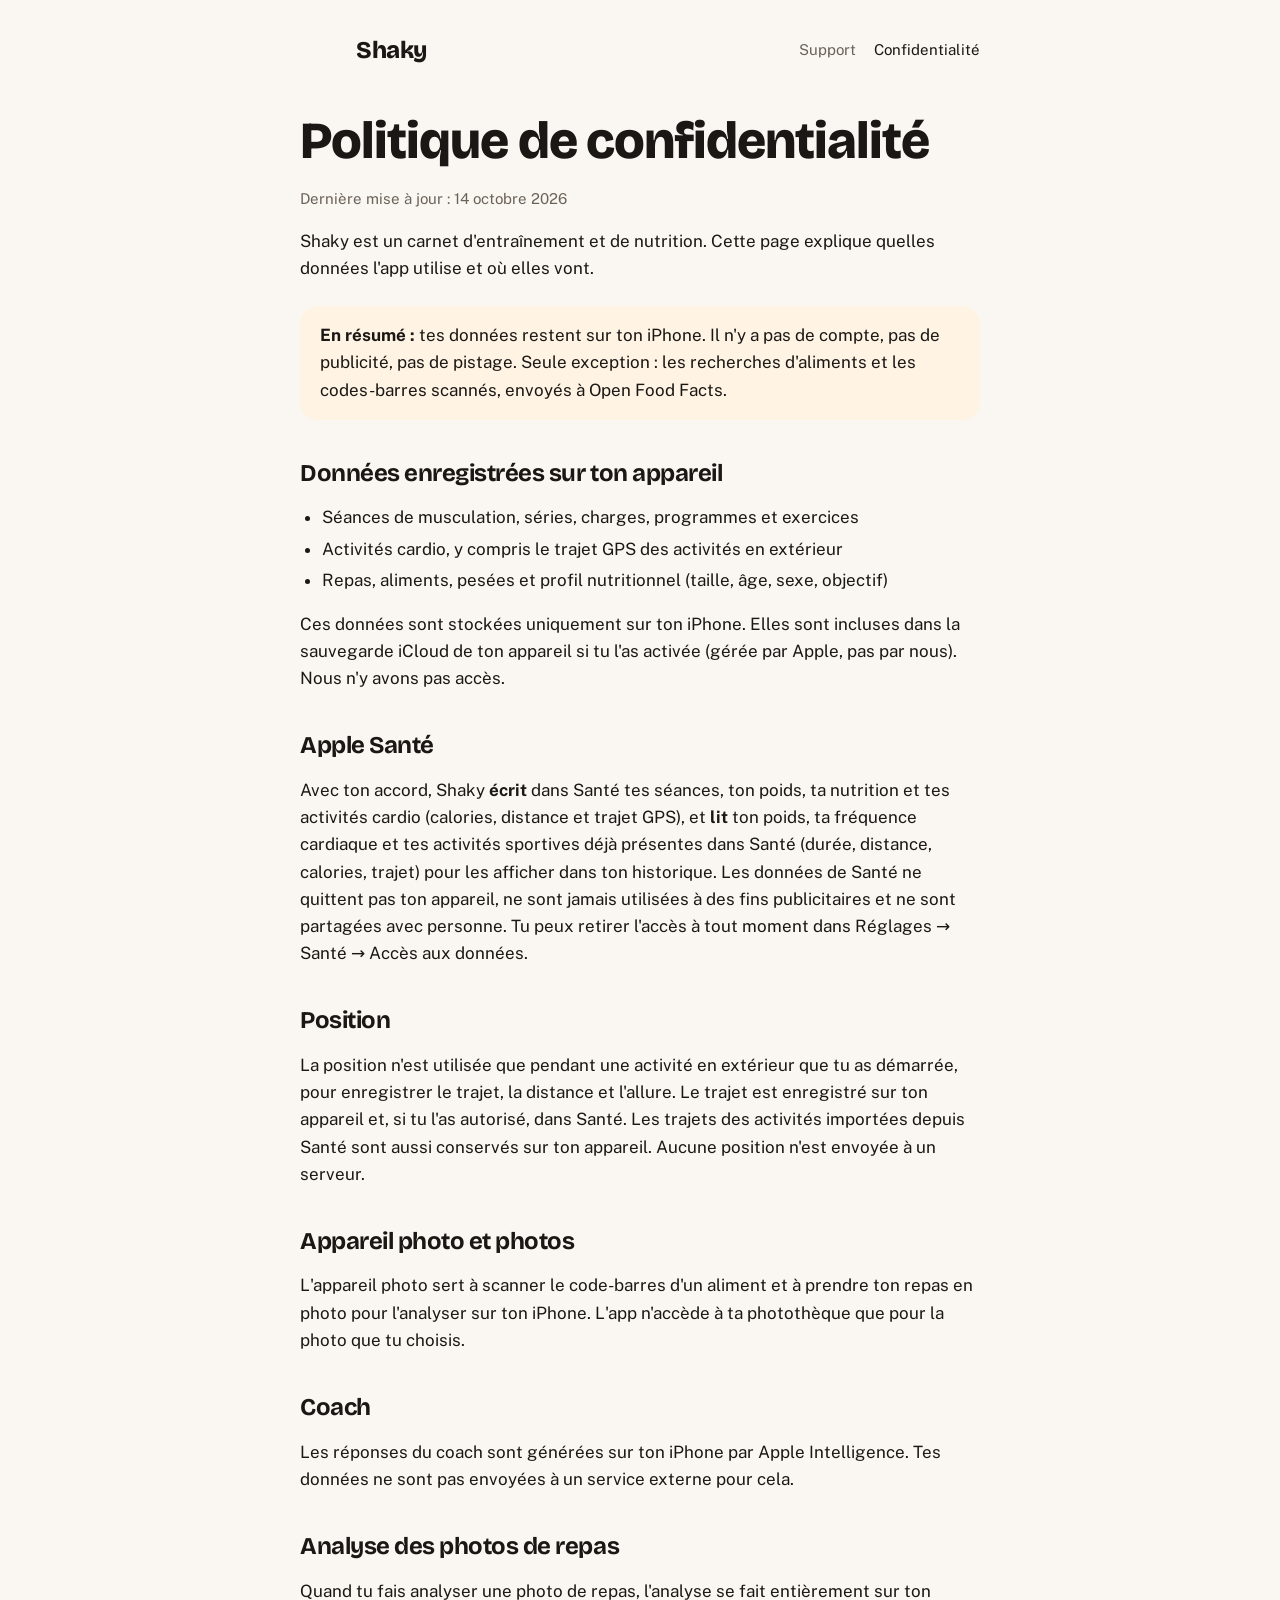
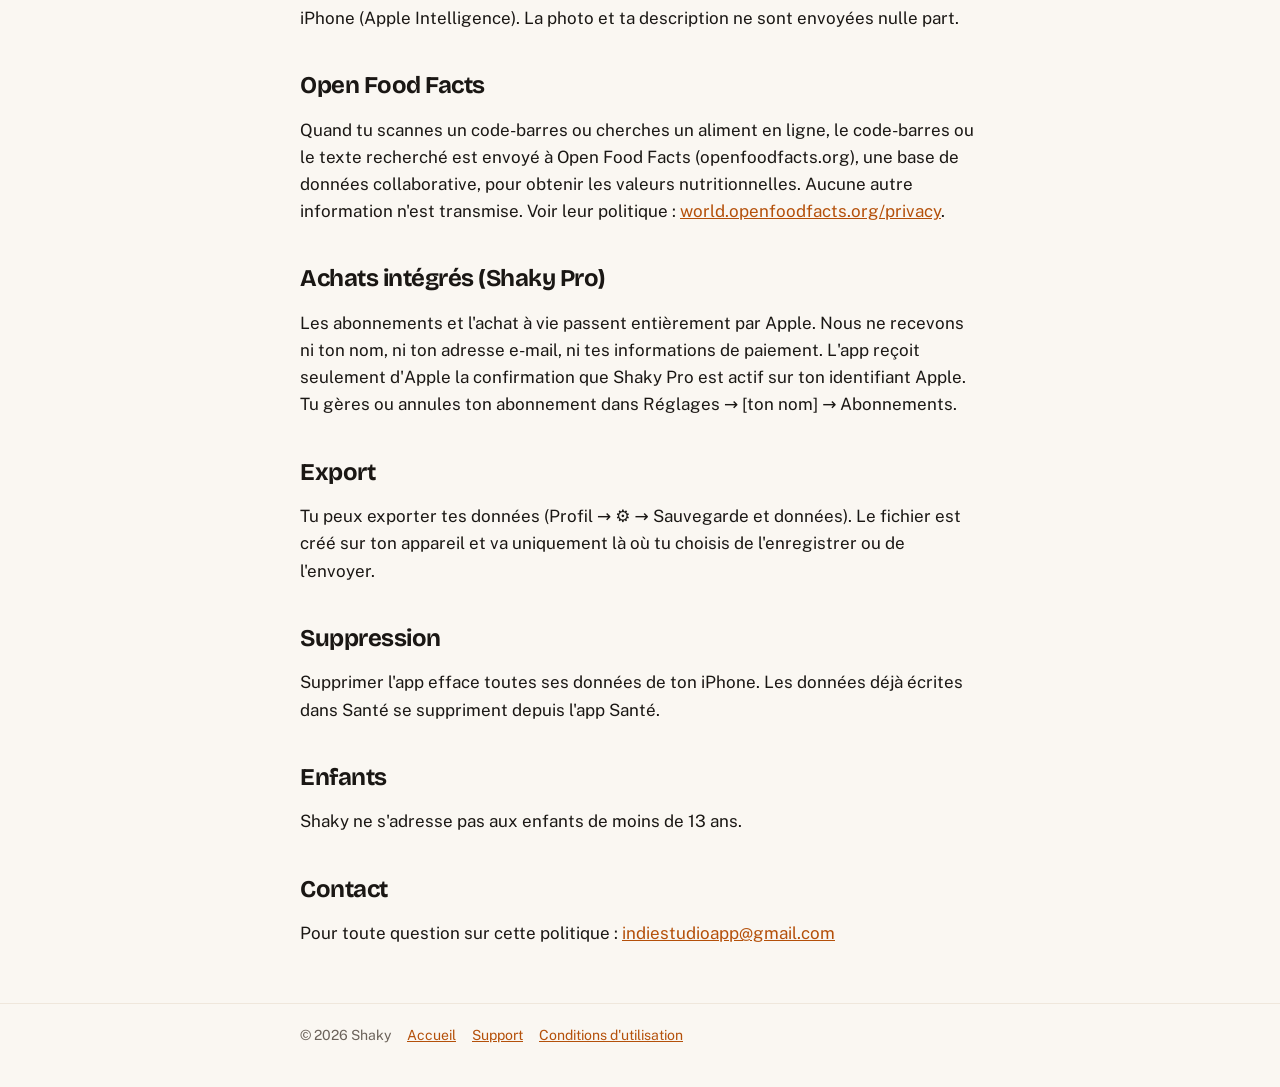
==== confidentialite.html @ d070a1c6 "Site de Shaky : accueil, support et confidentialité" ====
<!doctype html>
<html lang="fr">
<head>
<meta charset="utf-8">
<meta name="viewport" content="width=device-width, initial-scale=1">
<title>Politique de confidentialité · Shaky</title>
<meta name="description" content="Quelles données l'app Shaky utilise et où elles vont.">
<link rel="icon" href="icon.png">
<link rel="preconnect" href="https://fonts.googleapis.com">
<link rel="preconnect" href="https://fonts.gstatic.com" crossorigin>
<link href="https://fonts.googleapis.com/css2?family=Bricolage+Grotesque:opsz,wght@12..96,700;12..96,800&family=Public+Sans:wght@400;600;700&display=swap" rel="stylesheet">
<link rel="stylesheet" href="style.css">
</head>
<body>
<header class="site">
  <div class="wrap">
    <img src="icon.png" alt="">
    <a class="brand" href="./">Shaky</a>
    <nav class="site" aria-label="Pages">
      <a href="support.html">Support</a>
      <a href="confidentialite.html" aria-current="page">Confidentialité</a>
    </nav>
  </div>
</header>

<main class="wrap">
  <h1>Politique de confidentialité</h1>
  <p class="updated">Dernière mise à jour : 14 octobre 2026</p>

  <p>Shaky est un carnet d'entraînement et de nutrition. Cette page explique quelles données l'app utilise et où elles vont.</p>

  <div class="note">
    <strong>En résumé :</strong> tes données restent sur ton iPhone. Il n'y a pas de compte, pas de publicité, pas de pistage. Seule exception : les recherches d'aliments et les codes-barres scannés, envoyés à Open Food Facts.
  </div>

  <h2>Données enregistrées sur ton appareil</h2>
  <ul>
    <li>Séances de musculation, séries, charges, programmes et exercices</li>
    <li>Activités cardio, y compris le trajet GPS des activités en extérieur</li>
    <li>Repas, aliments, pesées et profil nutritionnel (taille, âge, sexe, objectif)</li>
  </ul>
  <p>Ces données sont stockées uniquement sur ton iPhone. Elles sont incluses dans la sauvegarde iCloud de ton appareil si tu l'as activée (gérée par Apple, pas par nous). Nous n'y avons pas accès.</p>

  <h2>Apple Santé</h2>
  <p>Avec ton accord, Shaky <strong>écrit</strong> dans Santé tes séances, ton poids, ta nutrition et tes activités cardio (calories, distance et trajet GPS), et <strong>lit</strong> ton poids, ta fréquence cardiaque et tes activités sportives déjà présentes dans Santé (durée, distance, calories, trajet) pour les afficher dans ton historique. Les données de Santé ne quittent pas ton appareil, ne sont jamais utilisées à des fins publicitaires et ne sont partagées avec personne. Tu peux retirer l'accès à tout moment dans Réglages → Santé → Accès aux données.</p>

  <h2>Position</h2>
  <p>La position n'est utilisée que pendant une activité en extérieur que tu as démarrée, pour enregistrer le trajet, la distance et l'allure. Le trajet est enregistré sur ton appareil et, si tu l'as autorisé, dans Santé. Les trajets des activités importées depuis Santé sont aussi conservés sur ton appareil. Aucune position n'est envoyée à un serveur.</p>

  <h2>Appareil photo et photos</h2>
  <p>L'appareil photo sert à scanner le code-barres d'un aliment et à prendre ton repas en photo pour l'analyser sur ton iPhone. L'app n'accède à ta photothèque que pour la photo que tu choisis.</p>

  <h2>Coach</h2>
  <p>Les réponses du coach sont générées sur ton iPhone par Apple Intelligence. Tes données ne sont pas envoyées à un service externe pour cela.</p>

  <h2>Analyse des photos de repas</h2>
  <p>Quand tu fais analyser une photo de repas, l'analyse se fait entièrement sur ton iPhone (Apple Intelligence). La photo et ta description ne sont envoyées nulle part.</p>

  <h2>Open Food Facts</h2>
  <p>Quand tu scannes un code-barres ou cherches un aliment en ligne, le code-barres ou le texte recherché est envoyé à Open Food Facts (openfoodfacts.org), une base de données collaborative, pour obtenir les valeurs nutritionnelles. Aucune autre information n'est transmise. Voir leur politique : <a href="https://world.openfoodfacts.org/privacy">world.openfoodfacts.org/privacy</a>.</p>

  <h2>Achats intégrés (Shaky Pro)</h2>
  <p>Les abonnements et l'achat à vie passent entièrement par Apple. Nous ne recevons ni ton nom, ni ton adresse e-mail, ni tes informations de paiement. L'app reçoit seulement d'Apple la confirmation que Shaky Pro est actif sur ton identifiant Apple. Tu gères ou annules ton abonnement dans Réglages → [ton nom] → Abonnements.</p>

  <h2>Export</h2>
  <p>Tu peux exporter tes données (Profil → ⚙︎ → Sauvegarde et données). Le fichier est créé sur ton appareil et va uniquement là où tu choisis de l'enregistrer ou de l'envoyer.</p>

  <h2>Suppression</h2>
  <p>Supprimer l'app efface toutes ses données de ton iPhone. Les données déjà écrites dans Santé se suppriment depuis l'app Santé.</p>

  <h2>Enfants</h2>
  <p>Shaky ne s'adresse pas aux enfants de moins de 13 ans.</p>

  <h2>Contact</h2>
  <p>Pour toute question sur cette politique : <a href="mailto:indiestudioapp@gmail.com">indiestudioapp@gmail.com</a></p>
</main>

<footer class="site">
  <div class="wrap">
    <span>© 2026 Shaky</span>
    <a href="./">Accueil</a>
    <a href="support.html">Support</a>
    <a href="https://www.apple.com/legal/internet-services/itunes/dev/stdeula/">Conditions d'utilisation</a>
  </div>
</footer>
</body>
</html>
---- style.css ----
:root {
  --bg: #FAF7F2;
  --surface: #FFFDFA;
  --ink: #1A1714;
  --muted: #6B625A;
  --accent: #E8730C;
  --accent-ink: #B4500A;
  --accent-soft: #FFF3E3;
  --line: #EFE7DC;
}

@media (prefers-color-scheme: dark) {
  :root {
    --bg: #121110;
    --surface: #1C1A18;
    --ink: #F3EFE9;
    --muted: #A9A097;
    --accent: #F08A34;
    --accent-ink: #F0A867;
    --accent-soft: #3A2615;
    --line: #2E2B28;
  }
}

* { box-sizing: border-box; }

body {
  margin: 0;
  background: var(--bg);
  color: var(--ink);
  font: 17px/1.6 "Public Sans", -apple-system, system-ui, sans-serif;
  -webkit-font-smoothing: antialiased;
}

a { color: var(--accent-ink); }
a:hover { color: var(--accent); }

.wrap { max-width: 720px; margin: 0 auto; padding: 0 20px; }

header.site {
  padding: 28px 0 8px;
}
header.site .wrap { display: flex; align-items: center; gap: 12px; }
header.site img { width: 44px; height: 44px; border-radius: 11px; }
header.site a.brand {
  font-family: "Bricolage Grotesque", "Public Sans", sans-serif;
  font-weight: 800; font-size: 24px; color: var(--ink); text-decoration: none;
  letter-spacing: -0.02em;
}
nav.site { margin-left: auto; display: flex; gap: 18px; flex-wrap: wrap; font-size: 15px; }
nav.site a { color: var(--muted); text-decoration: none; }
nav.site a:hover, nav.site a[aria-current="page"] { color: var(--ink); }

h1, h2, h3 {
  font-family: "Bricolage Grotesque", "Public Sans", sans-serif;
  letter-spacing: -0.02em;
  line-height: 1.15;
}
h1 { font-size: clamp(34px, 7vw, 52px); font-weight: 800; margin: 32px 0 12px; }
h2 { font-size: 24px; font-weight: 700; margin: 40px 0 8px; }
h3 { font-size: 18px; font-weight: 700; margin: 24px 0 4px; }

.lede { font-size: 19px; color: var(--muted); margin: 0 0 24px; }
.updated { color: var(--muted); font-size: 15px; }

.hero { text-align: center; padding: 40px 0 16px; }
.hero img { width: 132px; height: 132px; border-radius: 30px; box-shadow: 0 18px 40px rgba(232, 115, 12, 0.25); }
.hero h1 { margin-top: 24px; }

.button {
  display: inline-block; background: var(--accent); color: #fff; text-decoration: none;
  font-weight: 700; padding: 14px 26px; border-radius: 16px; min-height: 44px;
}
.button:hover { color: #fff; background: var(--accent-ink); }

.cards { display: grid; grid-template-columns: repeat(auto-fit, minmax(210px, 1fr)); gap: 14px; margin: 32px 0; }
.card {
  background: var(--surface); border: 1px solid var(--line); border-radius: 22px; padding: 20px;
}
.card h3 { margin-top: 0; }
.card p { margin: 0; color: var(--muted); font-size: 15px; }

.note {
  background: var(--accent-soft); border-radius: 18px; padding: 16px 20px; margin: 24px 0;
}

ul { padding-left: 22px; }
li { margin: 4px 0; }

details { background: var(--surface); border: 1px solid var(--line); border-radius: 16px; padding: 14px 18px; margin: 10px 0; }
summary { font-weight: 700; cursor: pointer; }
details p { margin: 10px 0 0; color: var(--muted); }

footer.site { margin: 56px 0 40px; padding-top: 20px; border-top: 1px solid var(--line); color: var(--muted); font-size: 14px; }
footer.site .wrap { display: flex; gap: 16px; flex-wrap: wrap; }
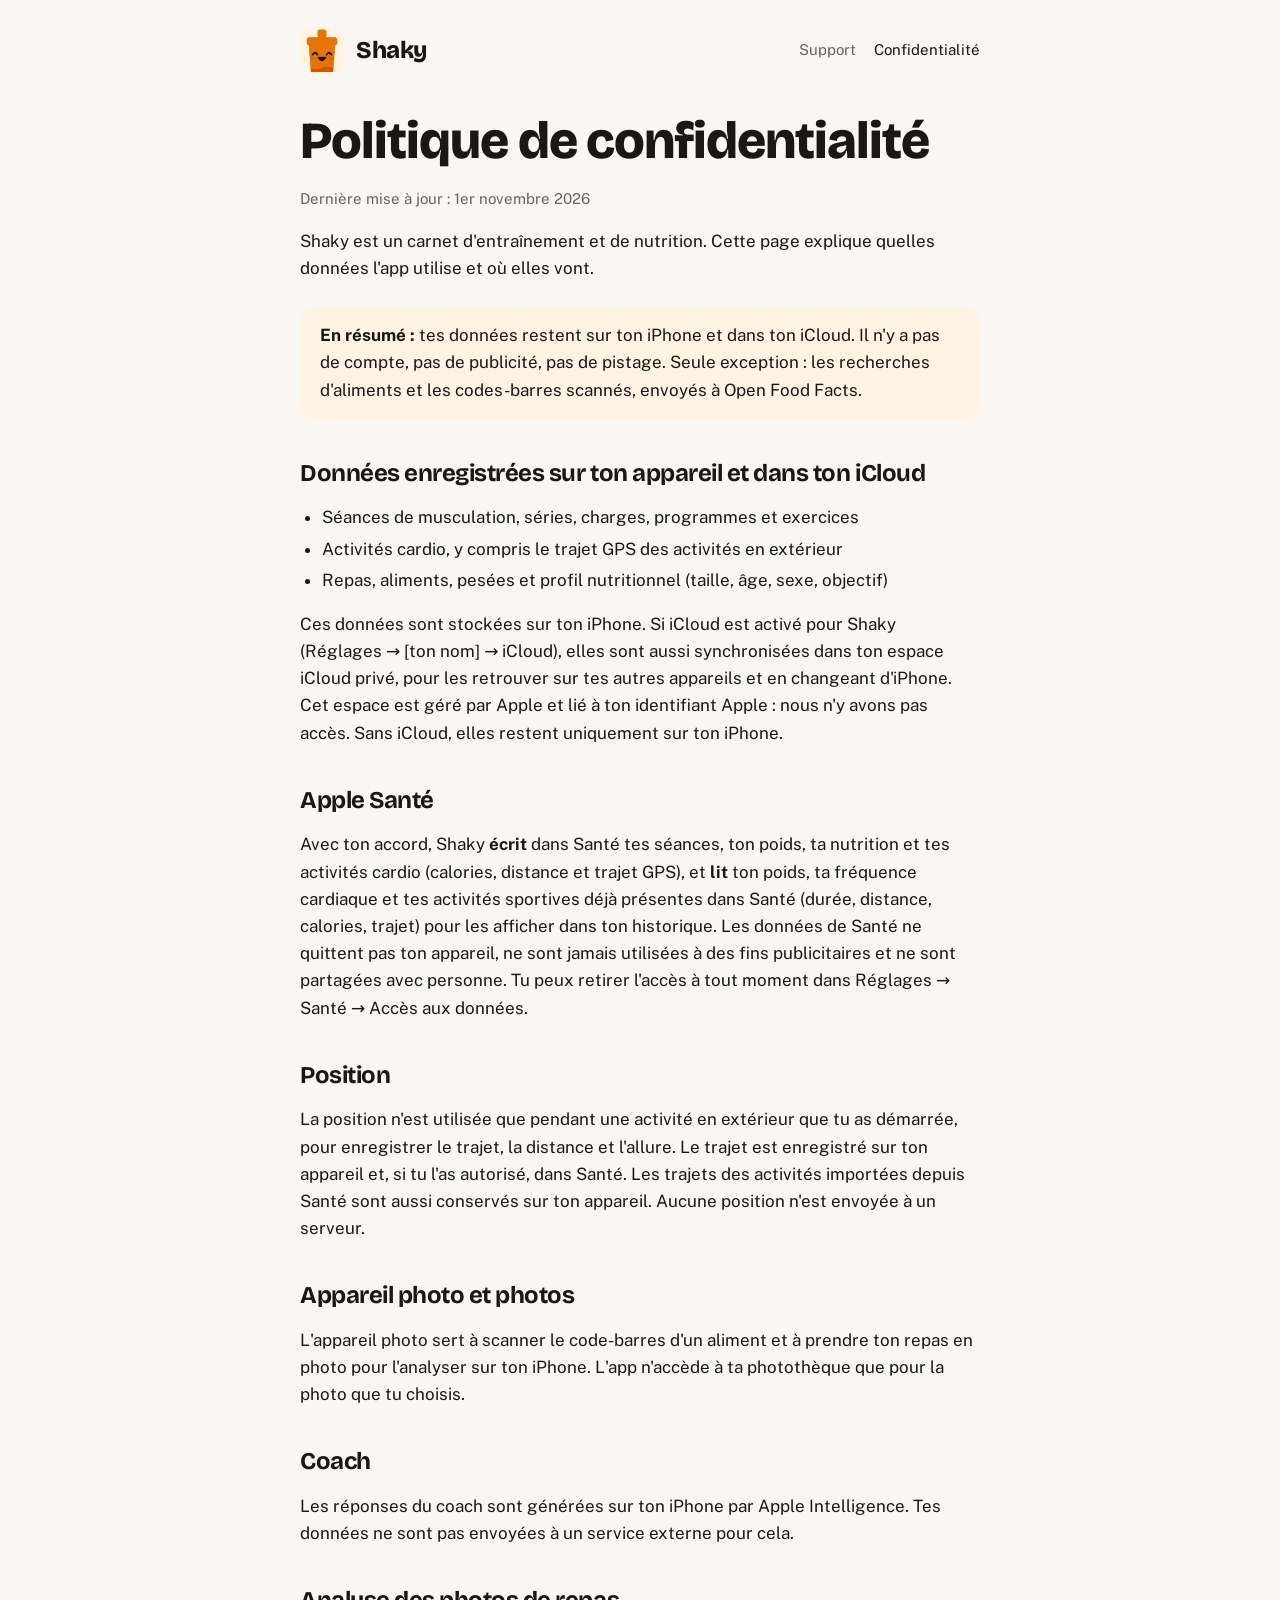
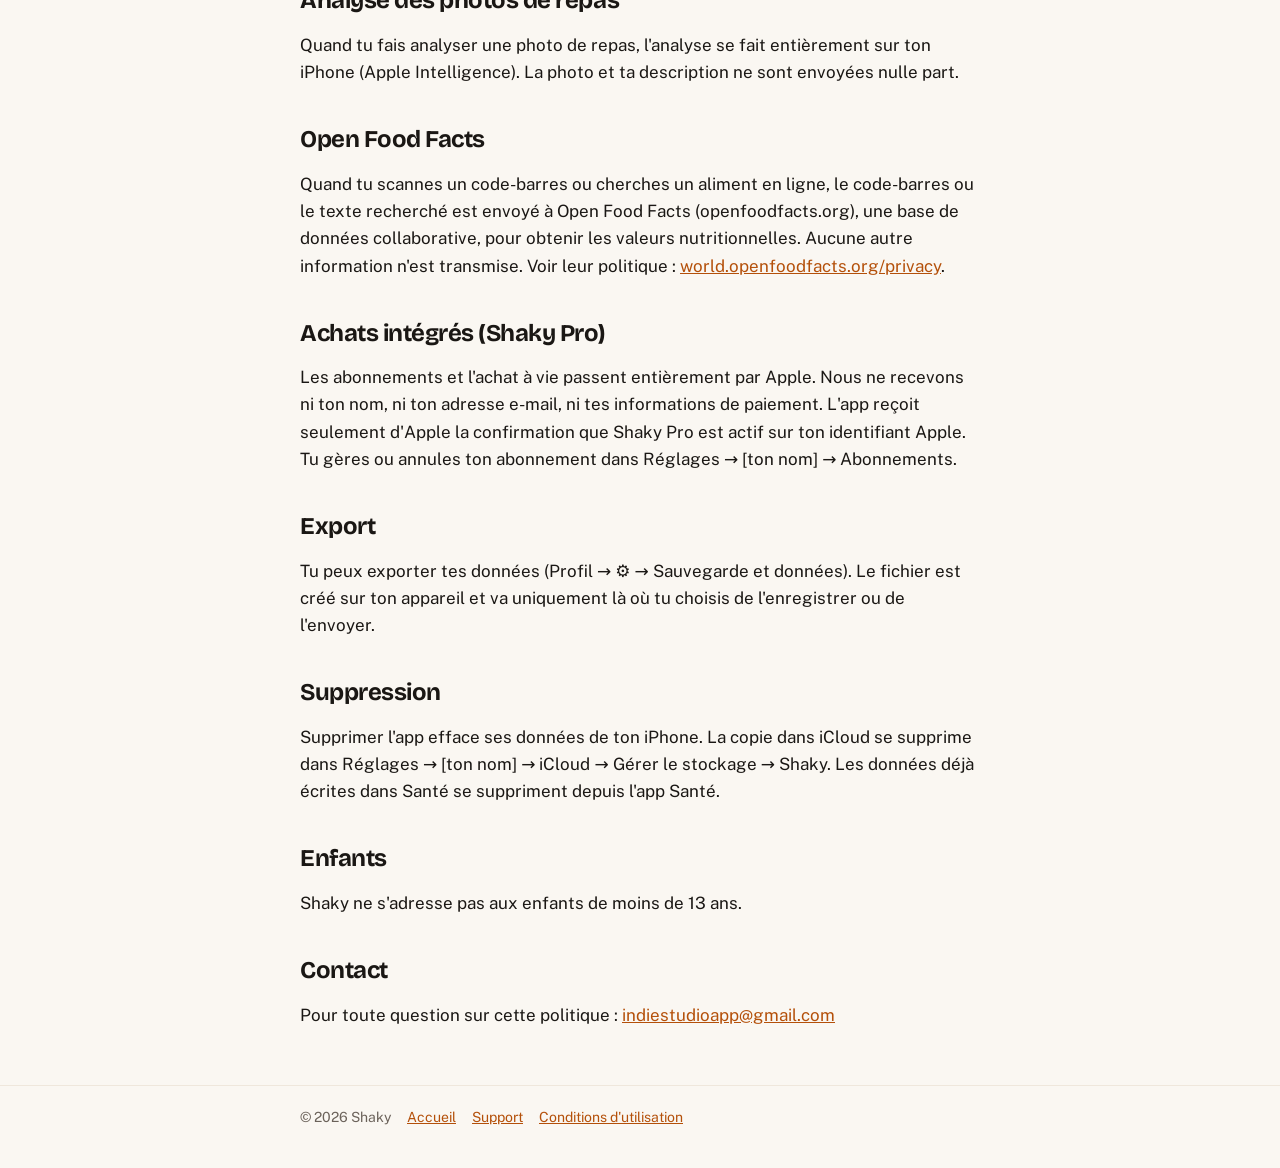
==== commit c727775c: "Add files via upload" ====
--- a/confidentialite.html
+++ b/confidentialite.html
@@ -25,21 +25,21 @@
 
 <main class="wrap">
   <h1>Politique de confidentialité</h1>
-  <p class="updated">Dernière mise à jour : 14 octobre 2026</p>
+  <p class="updated">Dernière mise à jour : 1er novembre 2026</p>
 
   <p>Shaky est un carnet d'entraînement et de nutrition. Cette page explique quelles données l'app utilise et où elles vont.</p>
 
   <div class="note">
-    <strong>En résumé :</strong> tes données restent sur ton iPhone. Il n'y a pas de compte, pas de publicité, pas de pistage. Seule exception : les recherches d'aliments et les codes-barres scannés, envoyés à Open Food Facts.
+    <strong>En résumé :</strong> tes données restent sur ton iPhone et dans ton iCloud. Il n'y a pas de compte, pas de publicité, pas de pistage. Seule exception : les recherches d'aliments et les codes-barres scannés, envoyés à Open Food Facts.
   </div>
 
-  <h2>Données enregistrées sur ton appareil</h2>
+  <h2>Données enregistrées sur ton appareil et dans ton iCloud</h2>
   <ul>
     <li>Séances de musculation, séries, charges, programmes et exercices</li>
     <li>Activités cardio, y compris le trajet GPS des activités en extérieur</li>
     <li>Repas, aliments, pesées et profil nutritionnel (taille, âge, sexe, objectif)</li>
   </ul>
-  <p>Ces données sont stockées uniquement sur ton iPhone. Elles sont incluses dans la sauvegarde iCloud de ton appareil si tu l'as activée (gérée par Apple, pas par nous). Nous n'y avons pas accès.</p>
+  <p>Ces données sont stockées sur ton iPhone. Si iCloud est activé pour Shaky (Réglages → [ton nom] → iCloud), elles sont aussi synchronisées dans ton espace iCloud privé, pour les retrouver sur tes autres appareils et en changeant d'iPhone. Cet espace est géré par Apple et lié à ton identifiant Apple : nous n'y avons pas accès. Sans iCloud, elles restent uniquement sur ton iPhone.</p>
 
   <h2>Apple Santé</h2>
   <p>Avec ton accord, Shaky <strong>écrit</strong> dans Santé tes séances, ton poids, ta nutrition et tes activités cardio (calories, distance et trajet GPS), et <strong>lit</strong> ton poids, ta fréquence cardiaque et tes activités sportives déjà présentes dans Santé (durée, distance, calories, trajet) pour les afficher dans ton historique. Les données de Santé ne quittent pas ton appareil, ne sont jamais utilisées à des fins publicitaires et ne sont partagées avec personne. Tu peux retirer l'accès à tout moment dans Réglages → Santé → Accès aux données.</p>
@@ -66,7 +66,7 @@
   <p>Tu peux exporter tes données (Profil → ⚙︎ → Sauvegarde et données). Le fichier est créé sur ton appareil et va uniquement là où tu choisis de l'enregistrer ou de l'envoyer.</p>
 
   <h2>Suppression</h2>
-  <p>Supprimer l'app efface toutes ses données de ton iPhone. Les données déjà écrites dans Santé se suppriment depuis l'app Santé.</p>
+  <p>Supprimer l'app efface ses données de ton iPhone. La copie dans iCloud se supprime dans Réglages → [ton nom] → iCloud → Gérer le stockage → Shaky. Les données déjà écrites dans Santé se suppriment depuis l'app Santé.</p>
 
   <h2>Enfants</h2>
   <p>Shaky ne s'adresse pas aux enfants de moins de 13 ans.</p>
